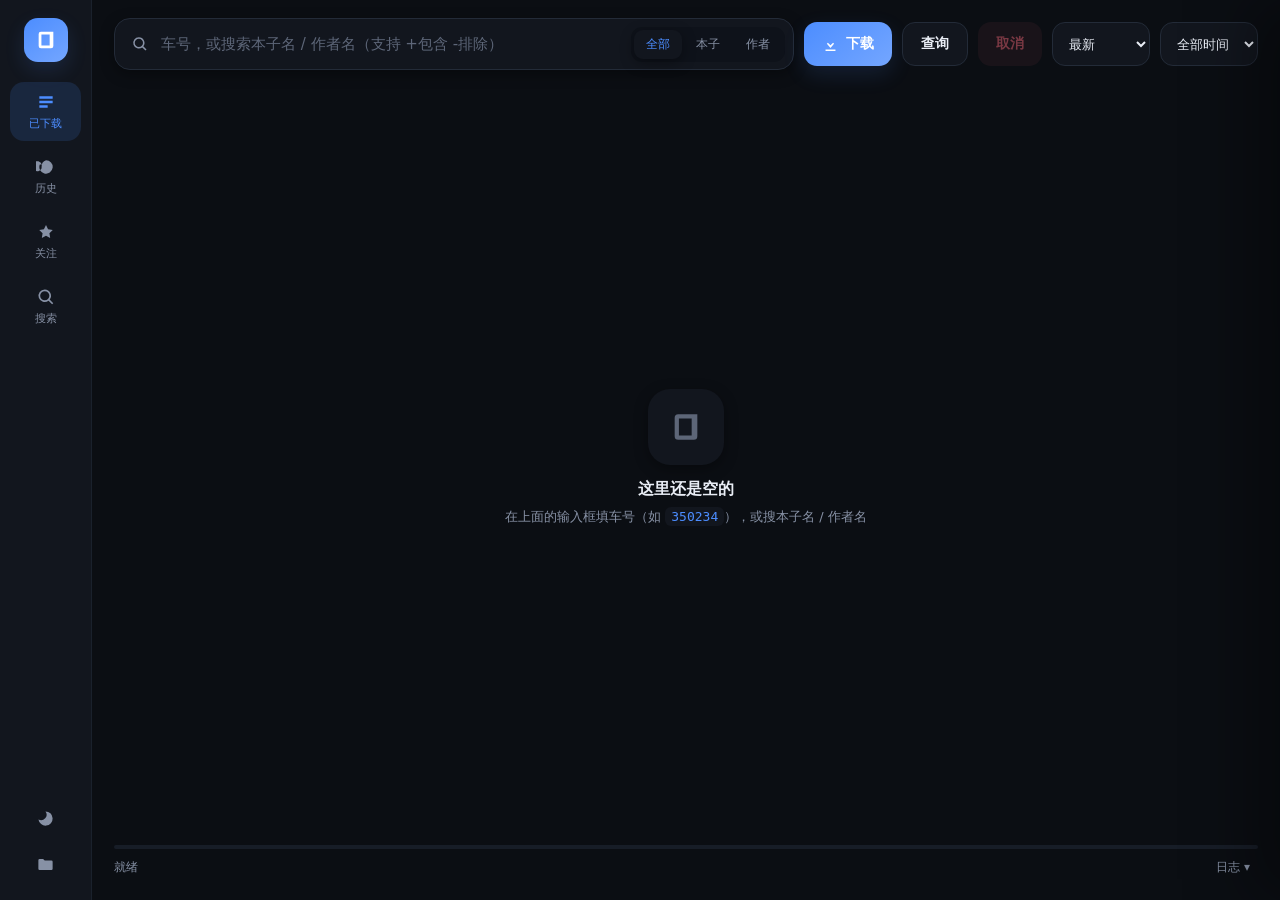
==== webui/index.html @ a9462d19 "feat: 初始提交 —— WebView2 界面漫画下载/阅读工具 - webui/: HTML/CSS/JS 界面 + host.py 宿主桥接 - src/jmapp.py: 核心层（下载/搜索" ====
﻿<!DOCTYPE html>
<html lang="zh-CN">
<head>
<meta charset="utf-8">
<title>JMComic</title>
<link rel="stylesheet" href="style.css">
</head>
<body data-theme="dark">

<!-- ───────────── 左侧导航 ───────────── -->
<aside class="sidebar">
  <div class="logo" title="JMComic 工具箱">
    <svg viewBox="0 0 24 24" width="22" height="22"><path d="M4 5.5A2.5 2.5 0 0 1 6.5 3H20v15.5A2.5 2.5 0 0 1 17.5 21H6.5A2.5 2.5 0 0 1 4 18.5v-13Zm3 .5v12h9V6H7Z"/></svg>
  </div>

  <nav class="nav">
    <button class="nav-item is-active" data-view="local" title="已下载">
      <svg viewBox="0 0 24 24"><path d="M4 5h16v3H4V5Zm0 5.5h16v3H4v-3ZM4 16h10v3H4v-3Z"/></svg>
      <span>已下载</span>
    </button>
    <button class="nav-item" data-view="history" title="历史">
      <svg viewBox="0 0 24 24"><path d="M12 4a8 8 0 1 1-7.4 5H7a6 6 0 1 0 .3 2.8L10 14v2.2l-3.6-3.6.4-.3A8 8 0 0 1 12 4Zm-1 4h2v5l3.2 1.9-1 1.7L11 14.2V8Z"/></svg>
      <span>历史</span>
    </button>
    <button class="nav-item" data-view="watch" title="关注（追更）">
      <svg viewBox="0 0 24 24"><path d="M12 3.6l2.5 5.1 5.6.8-4 4 .9 5.6-5-2.7-5 2.7.9-5.6-4-4 5.6-.8L12 3.6Z"/></svg>
      <span>关注</span>
    </button>
    <button class="nav-item" data-view="results" title="搜索结果">
      <svg viewBox="0 0 24 24"><path d="M10.5 3a7.5 7.5 0 0 1 5.9 12.1l4.3 4.3-1.4 1.4-4.3-4.3A7.5 7.5 0 1 1 10.5 3Zm0 2a5.5 5.5 0 1 0 0 11 5.5 5.5 0 0 0 0-11Z"/></svg>
      <span>搜索</span>
    </button>
  </nav>

  <div class="sidebar-foot">
    <button id="themeBtn" class="icon-btn" title="切换主题">
      <svg viewBox="0 0 24 24"><path d="M12 3a9 9 0 1 1-8.9 10.3A7 7 0 0 0 12 3Z"/></svg>
    </button>
    <button id="folderBtn" class="icon-btn" title="打开下载文件夹">
      <svg viewBox="0 0 24 24"><path d="M3 6.5A1.5 1.5 0 0 1 4.5 5H9l2 2h8.5A1.5 1.5 0 0 1 21 8.5v9A1.5 1.5 0 0 1 19.5 19h-15A1.5 1.5 0 0 1 3 17.5v-11Z"/></svg>
    </button>
  </div>
</aside>

<!-- ───────────── 主区域 ───────────── -->
<main class="main">
  <header class="topbar">
    <div class="searchbar">
      <svg class="search-icon" viewBox="0 0 24 24"><path d="M10.5 3a7.5 7.5 0 0 1 5.9 12.1l4.3 4.3-1.4 1.4-4.3-4.3A7.5 7.5 0 1 1 10.5 3Zm0 2a5.5 5.5 0 1 0 0 11 5.5 5.5 0 0 0 0-11Z"/></svg>
      <input id="q" type="text" placeholder="车号，或搜索本子名 / 作者名（支持 +包含 -排除）" autocomplete="off" spellcheck="false">
      <div class="seg" id="kindSeg">
        <button class="seg-btn is-active" data-kind="all">全部</button>
        <button class="seg-btn" data-kind="work">本子</button>
        <button class="seg-btn" data-kind="author">作者</button>
      </div>
    </div>
    <button id="downloadBtn" class="btn btn-primary">
      <svg viewBox="0 0 24 24"><path d="M12 3v10.2l3.6-3.6 1.4 1.4L12 17 6.9 11l1.4-1.4L12 13.2V3h0ZM5 19h14v2H5v-2Z"/></svg>
      下载
    </button>
    <button id="queryBtn" class="btn btn-ghost">查询</button>
    <button id="cancelBtn" class="btn btn-danger" disabled>取消</button>
    <select id="sortSel" class="top-select" style="display:none" title="排序">
      <option value="recent">最近下载</option>
      <option value="name">按名称</option>
      <option value="pages">按页数</option>
      <option value="chapters">按话数</option>
      <option value="author">按作者</option>
      <option value="unread">未读优先</option>
    </select>
    <button id="watchCheck" class="btn btn-ghost" style="display:none">检查更新</button>
    <select id="orderSel" class="top-select" title="排序方式">
      <option value="mr">最新</option>
      <option value="mv">最多观看</option>
      <option value="tf">最多点赞</option>
      <option value="mp">最多图片</option>
      <option value="tr">最高评分</option>
      <option value="md">最多评论</option>
    </select>
    <select id="timeSel" class="top-select" title="时间范围">
      <option value="a">全部时间</option>
      <option value="t">今天</option>
      <option value="w">本周</option>
      <option value="m">本月</option>
    </select>
  </header>

  <div id="queueBar" class="queue-bar" style="display:none"></div>

  <!-- 内容：封面网格 / 详情 -->
  <section class="content">
    <div id="grid" class="grid"></div>

    <div id="empty" class="empty">
      <div class="empty-art">
        <svg viewBox="0 0 24 24"><path d="M4 5.5A2.5 2.5 0 0 1 6.5 3H20v15.5A2.5 2.5 0 0 1 17.5 21H6.5A2.5 2.5 0 0 1 4 18.5v-13Zm3 .5v12h9V6H7Z"/></svg>
      </div>
      <p class="empty-title">这里还是空的</p>
      <p class="empty-sub">在上面的输入框填车号（如 <code>350234</code>），或搜本子名 / 作者名</p>
    </div>
  </section>

  <!-- 详情抽屉 -->
  <div id="sheetMask" class="sheet-mask"></div>
  <aside id="sheet" class="sheet">
    <button id="sheetClose" class="sheet-close" title="关闭">✕</button>
    <div class="sheet-cover"><img id="sheetImg" alt=""></div>
    <div class="sheet-info">
      <h2 id="sheetTitle">—</h2>
      <div id="sheetChips" class="chips"></div>
      <div id="sheetTags" class="sheet-tags"></div>
      <div class="sheet-actions">
        <button id="actRead" class="btn btn-primary">▶ 阅读</button>
        <button id="actFolder" class="btn btn-ghost">文件夹</button>
        <button id="actPdf" class="btn btn-ghost">导出 PDF</button>
        <button id="actZip" class="btn btn-ghost">导出 ZIP</button>
        <button id="actDel" class="btn btn-danger">删除</button>
        <button id="actWatch" class="btn btn-ghost">关注</button>
        <button id="actUpdate" class="btn btn-ghost">下载 / 更新</button>
      </div>
    </div>
  </aside>

  <!-- 底部状态 / 日志 -->
  <footer class="statusbar">
    <div class="progress"><div id="progressFill" class="progress-fill"></div></div>
    <div class="status-row">
      <span id="statusText" class="status-text">就绪</span>
      <span id="pctText" class="pct"></span>
      <button id="logToggle" class="link-btn">日志 ▾</button>
    </div>
    <div id="logPanel" class="log-panel">
      <div id="logList" class="log-list"></div>
    </div>
  </footer>
</main>

<!-- ───────────── 阅读器（同窗口内联，不弹新窗口） ───────────── -->
<section id="reader" class="reader">
  <header class="reader-bar">
    <button id="rdBack" class="rd-btn rd-back" title="返回（Esc）">← 返回</button>
    <span id="rdTitle" class="rd-title"></span>
    <div class="rd-tools">
      <select id="rdChapter" class="rd-select" title="切换章节"></select>
      <button id="rdMode" class="rd-btn" title="单页 / 滚动">单页</button>
      <button id="rdZoomOut" class="rd-btn" title="缩小（Ctrl+滚轮）">−</button>
      <span id="rdZoomTxt" class="rd-zoom">100%</span>
      <button id="rdZoomIn" class="rd-btn" title="放大（Ctrl+滚轮）">＋</button>
      <select id="rdFitMode" class="rd-select" title="适应方式"><option value="contain">适应</option><option value="width">宽度</option><option value="height">高度</option></select>
      <button id="rdZoomFit" class="rd-btn" title="适应窗口（0）">适应</button>
      <button id="rdTheme" class="rd-btn rd-theme" title="切换主题">主题</button>
    </div>
    <span id="rdPage" class="rd-page">0 / 0</span>
  </header>
  <div id="rdView" class="reader-view">
    <div id="rdCanvas" class="reader-canvas"><img id="rdImg" alt="" draggable="false"><img id="rdImg2" alt="" draggable="false" style="display:none"></div>
  </div>
  <div id="rdScroll" class="reader-scroll"></div>
</section>

<div id="toasts" class="toasts"></div>

<script src="app.js"></script>
</body>
</html>
---- webui/style.css ----
/* ============================================================
   JMComic 桌面端（WebView2）
   设计语言：深色卡片 + 大圆角 + 柔和阴影 + 强调色点缀
   ============================================================ */

/* ---------- 主题变量 ---------- */
:root,
body[data-theme="dark"] {
  --bg: #0b0e13;
  --panel: #12161e;
  --panel-2: #171d27;
  --card: #161b24;
  --field: #0e121a;
  --line: #232b38;
  --line-soft: #1a212c;
  --text: #e9edf5;
  --muted: #8791a5;
  --dim: #5d6678;
  --accent: #4c8dff;
  --accent-2: #74a6ff;
  --accent-soft: rgba(76, 141, 255, .14);
  --green: #35c46a;
  --red: #ff6b7d;
  --red-soft: rgba(255, 107, 125, .13);
  --shadow: 0 12px 34px rgba(0, 0, 0, .5);
  --shadow-sm: 0 4px 14px rgba(0, 0, 0, .35);
  --cover-bg: #0e121a;
}

body[data-theme="light"] {
  --bg: #eef1f6;
  --panel: #ffffff;
  --panel-2: #f6f8fb;
  --card: #ffffff;
  --field: #ffffff;
  --line: #e2e7f0;
  --line-soft: #edf0f6;
  --text: #131a26;
  --muted: #5f6a7d;
  --dim: #98a1b0;
  --accent: #2f6fed;
  --accent-2: #5d92f5;
  --accent-soft: rgba(47, 111, 237, .1);
  --green: #12a06a;
  --red: #dc3a52;
  --red-soft: rgba(220, 58, 82, .08);
  --shadow: 0 14px 34px rgba(23, 38, 63, .14);
  --shadow-sm: 0 4px 14px rgba(23, 38, 63, .1);
  --cover-bg: #eef1f6;
}

body[data-theme="neon"] {
  --bg: #07050f;
  --panel: #100b1e;
  --panel-2: #151029;
  --card: #150e28;
  --field: #0b0818;
  --line: #2f2352;
  --line-soft: #221838;
  --text: #ece7ff;
  --muted: #9a8dc4;
  --dim: #6b5f92;
  --accent: #b06bff;
  --accent-2: #d29bff;
  --accent-soft: rgba(176, 107, 255, .16);
  --green: #2ff0c0;
  --red: #ff5c9d;
  --red-soft: rgba(255, 92, 157, .14);
  --shadow: 0 14px 38px rgba(40, 0, 80, .55);
  --shadow-sm: 0 4px 16px rgba(40, 0, 80, .45);
  --cover-bg: #0b0818;
}

body[data-theme="sakura"] {
  --bg: #fbf3f5;
  --panel: #fffafb;
  --panel-2: #fdf0f4;
  --card: #fffafb;
  --field: #fffdfd;
  --line: #f2d8e0;
  --line-soft: #f8e7ec;
  --text: #3a2830;
  --muted: #96707f;
  --dim: #bf9aa9;
  --accent: #e84f7a;
  --accent-2: #f27c9d;
  --accent-soft: rgba(232, 79, 122, .1);
  --green: #2fa46e;
  --red: #d9425c;
  --red-soft: rgba(217, 66, 92, .09);
  --shadow: 0 14px 34px rgba(180, 90, 115, .16);
  --shadow-sm: 0 4px 14px rgba(180, 90, 115, .12);
  --cover-bg: #fdf0f4;
}

/* 跟随系统：浅色系统时切到 light 变量组 */
@media (prefers-color-scheme: light) {
  body[data-theme="follow"] {
    --bg: #eef1f6;
    --panel: #ffffff;
    --panel-2: #f6f8fb;
    --card: #ffffff;
    --field: #ffffff;
    --line: #e2e7f0;
    --line-soft: #edf0f6;
    --text: #131a26;
    --muted: #5f6a7d;
    --dim: #98a1b0;
    --accent: #2f6fed;
    --accent-2: #5d92f5;
    --accent-soft: rgba(47, 111, 237, .1);
    --green: #12a06a;
    --red: #dc3a52;
    --red-soft: rgba(220, 58, 82, .08);
    --shadow: 0 14px 34px rgba(23, 38, 63, .14);
    --shadow-sm: 0 4px 14px rgba(23, 38, 63, .1);
    --cover-bg: #eef1f6;
  }
}
@media (prefers-color-scheme: dark) {
  body[data-theme="follow"] {
    --bg: #0b0e13;
    --panel: #12161e;
    --panel-2: #171d27;
    --card: #161b24;
    --field: #0e121a;
    --line: #232b38;
    --line-soft: #1a212c;
    --text: #e9edf5;
    --muted: #8791a5;
    --dim: #5d6678;
    --accent: #4c8dff;
    --accent-2: #74a6ff;
    --accent-soft: rgba(76, 141, 255, .14);
    --green: #35c46a;
    --red: #ff6b7d;
    --red-soft: rgba(255, 107, 125, .13);
    --shadow: 0 12px 34px rgba(0, 0, 0, .5);
    --shadow-sm: 0 4px 14px rgba(0, 0, 0, .35);
    --cover-bg: #0e121a;
  }
}

/* ---------- 基础 ---------- */
* { box-sizing: border-box; }
html, body { height: 100%; margin: 0; }
body {
  display: grid;
  grid-template-columns: 92px 1fr;
  background: var(--bg);
  color: var(--text);
  font-family: "Segoe UI Variable Display", "Microsoft YaHei UI", "Segoe UI", system-ui, sans-serif;
  font-size: 14px;
  overflow: hidden;
  transition: background .28s ease, color .28s ease;
  -webkit-font-smoothing: antialiased;
}
svg { fill: currentColor; }
button { font-family: inherit; }
::-webkit-scrollbar { width: 10px; height: 10px; }
::-webkit-scrollbar-thumb {
  background: var(--line); border-radius: 8px; border: 2px solid transparent;
  background-clip: content-box;
}
::-webkit-scrollbar-thumb:hover { background: var(--dim); background-clip: content-box; }
::-webkit-scrollbar-track { background: transparent; }

/* ---------- 侧边栏 ---------- */
.sidebar {
  display: flex; flex-direction: column; align-items: center;
  gap: 8px; padding: 18px 10px 16px;
  background: var(--panel);
  border-right: 1px solid var(--line-soft);
  transition: background .28s ease, border-color .28s ease;
}
.logo {
  width: 44px; height: 44px; border-radius: 14px;
  display: grid; place-items: center;
  background: linear-gradient(145deg, var(--accent), var(--accent-2));
  color: #fff; box-shadow: 0 8px 20px var(--accent-soft);
  margin-bottom: 12px;
}
.nav { display: flex; flex-direction: column; gap: 6px; width: 100%; }
.nav-item {
  display: flex; flex-direction: column; align-items: center; gap: 4px;
  padding: 10px 4px; border: 0; border-radius: 14px;
  background: transparent; color: var(--muted);
  font-size: 11px; cursor: pointer;
  transition: background .18s, color .18s, transform .18s;
}
.nav-item svg { width: 20px; height: 20px; }
.nav-item:hover { background: var(--panel-2); color: var(--text); transform: translateY(-1px); }
.nav-item.is-active { background: var(--accent-soft); color: var(--accent); }
.sidebar-foot { margin-top: auto; display: flex; flex-direction: column; gap: 6px; }
.icon-btn {
  width: 40px; height: 40px; border: 0; border-radius: 12px;
  display: grid; place-items: center;
  background: transparent; color: var(--muted); cursor: pointer;
  transition: background .18s, color .18s, transform .18s;
}
.icon-btn svg { width: 19px; height: 19px; }
.icon-btn:hover { background: var(--panel-2); color: var(--accent); transform: translateY(-1px); }

/* ---------- 主区 ---------- */
.main {
  display: grid; grid-template-rows: auto 1fr auto;
  gap: 14px; padding: 18px 22px 14px; min-width: 0; min-height: 0;
}

/* 顶部搜索 */
.topbar { display: flex; align-items: center; gap: 10px; }
.searchbar {
  flex: 1; display: flex; align-items: center; gap: 10px;
  height: 52px; padding: 0 8px 0 16px;
  background: var(--panel); border: 1px solid var(--line);
  border-radius: 16px; box-shadow: var(--shadow-sm);
  transition: border-color .2s, box-shadow .2s, background .28s;
}
.searchbar:focus-within {
  border-color: var(--accent);
  box-shadow: 0 0 0 4px var(--accent-soft), var(--shadow-sm);
}
.search-icon { width: 18px; height: 18px; color: var(--muted); flex: none; }
#q {
  flex: 1; min-width: 0; border: 0; outline: 0; background: transparent;
  color: var(--text); font-size: 15px; font-family: inherit;
}
#q::placeholder { color: var(--dim); }
.seg {
  display: flex; gap: 2px; padding: 3px;
  background: var(--field); border-radius: 11px; flex: none;
}
.seg-btn {
  border: 0; background: transparent; color: var(--muted);
  font-size: 12px; padding: 6px 12px; border-radius: 9px; cursor: pointer;
  transition: background .18s, color .18s;
}
.seg-btn:hover { color: var(--text); }
.seg-btn.is-active { background: var(--panel); color: var(--accent); box-shadow: var(--shadow-sm); }

/* 按钮 */
.btn {
  display: inline-flex; align-items: center; gap: 7px;
  height: 44px; padding: 0 18px; border: 0; border-radius: 13px;
  font-size: 14px; font-weight: 600; cursor: pointer;
  transition: transform .16s, background .18s, box-shadow .18s, opacity .18s;
}
.btn svg { width: 17px; height: 17px; }
.btn:active { transform: scale(.97); }
.btn:disabled { opacity: .45; cursor: default; }
.btn-primary {
  background: linear-gradient(140deg, var(--accent), var(--accent-2));
  color: #fff; box-shadow: 0 8px 22px var(--accent-soft);
}
.btn-primary:hover:not(:disabled) { transform: translateY(-1px); box-shadow: 0 12px 26px var(--accent-soft); }
.btn-ghost { background: var(--panel); color: var(--text); border: 1px solid var(--line); }
.btn-ghost:hover:not(:disabled) { background: var(--panel-2); border-color: var(--dim); }
.btn-danger { background: var(--red-soft); color: var(--red); }
.btn-danger:hover:not(:disabled) { background: var(--red); color: #fff; }

/* ---------- 内容区 ---------- */
.content { position: relative; min-height: 0; overflow-y: auto; padding: 2px 2px 12px; }
.grid {
  display: grid; gap: 18px;
  grid-template-columns: repeat(auto-fill, minmax(152px, 1fr));
}
.card {
  position: relative; border: 0; padding: 0; text-align: left;
  background: transparent; color: inherit; cursor: pointer;
  animation: cardIn .34s cubic-bezier(.2, .7, .2, 1) both;
}
@keyframes cardIn { from { opacity: 0; transform: translateY(10px); } to { opacity: 1; transform: none; } }
.card .cover {
  position: relative; aspect-ratio: 3 / 4; overflow: hidden;
  border-radius: 16px; background: var(--cover-bg);
  box-shadow: var(--shadow-sm);
  transition: transform .22s cubic-bezier(.2, .7, .2, 1), box-shadow .22s;
}
.card .cover img { width: 100%; height: 100%; object-fit: cover; display: block; }
.card .cover::after {
  content: ""; position: absolute; inset: 0;
  background: linear-gradient(180deg, transparent 55%, rgba(0, 0, 0, .55));
  opacity: 0; transition: opacity .22s;
}
.card:hover .cover { transform: translateY(-4px) scale(1.015); box-shadow: var(--shadow); }
.card:hover .cover::after { opacity: 1; }
.card .badge {
  position: absolute; top: 8px; left: 8px; z-index: 2;
  padding: 3px 8px; border-radius: 8px;
  background: rgba(0, 0, 0, .55); color: #fff;
  font-size: 11px; backdrop-filter: blur(6px);
}
.card .title {
  margin: 9px 2px 0; font-size: 13px; font-weight: 600; line-height: 1.35;
  display: -webkit-box; -webkit-line-clamp: 2; -webkit-box-orient: vertical; overflow: hidden;
}
.card .meta { margin: 4px 2px 0; font-size: 11.5px; color: var(--muted); }

/* 空状态 */
.empty { position: absolute; inset: 0; display: grid; place-content: center; justify-items: center; gap: 8px; text-align: center; }
.empty-art {
  width: 76px; height: 76px; border-radius: 22px; display: grid; place-items: center;
  background: var(--panel); color: var(--dim); margin-bottom: 6px; box-shadow: var(--shadow-sm);
}
.empty-art svg { width: 34px; height: 34px; }
.empty-title { margin: 0; font-size: 16px; font-weight: 600; }
.empty-sub { margin: 0; color: var(--muted); font-size: 13px; }
.empty code { background: var(--panel); padding: 2px 6px; border-radius: 6px; color: var(--accent); }

/* ---------- 详情抽屉 ---------- */
.sheet-mask {
  position: fixed; inset: 0; background: rgba(4, 6, 10, .55);
  opacity: 0; pointer-events: none; transition: opacity .26s; z-index: 40;
  backdrop-filter: blur(2px);
}
.sheet-mask.on { opacity: 1; pointer-events: auto; }
.sheet {
  position: fixed; z-index: 41; right: 0; top: 0; bottom: 0;
  width: min(720px, 68vw); display: flex; gap: 20px; padding: 30px 26px;
  background: var(--panel); border-left: 1px solid var(--line);
  box-shadow: -30px 0 60px rgba(0, 0, 0, .35);
  transform: translateX(100%);
  transition: transform .32s cubic-bezier(.2, .7, .2, 1);
}
.sheet.on { transform: none; }
.sheet-close {
  position: absolute; top: 14px; right: 16px;
  width: 34px; height: 34px; border: 0; border-radius: 11px;
  background: var(--panel-2); color: var(--muted); font-size: 14px; cursor: pointer;
  transition: background .18s, color .18s;
}
.sheet-close:hover { background: var(--red-soft); color: var(--red); }
.sheet-cover {
  flex: none; width: 220px; align-self: flex-start;
  aspect-ratio: 3 / 4; border-radius: 18px; overflow: hidden;
  background: var(--cover-bg); box-shadow: var(--shadow);
}
.sheet-cover img { width: 100%; height: 100%; object-fit: cover; display: block; }
.sheet-info { flex: 1; min-width: 0; padding-top: 6px; }
.sheet-info h2 { margin: 0 0 12px; font-size: 22px; line-height: 1.35; font-weight: 700; padding-right: 40px; }
.chips { display: flex; flex-wrap: wrap; gap: 8px; }
.chip {
  padding: 5px 11px; border-radius: 10px; font-size: 12px;
  background: var(--panel-2); color: var(--muted);
}
.chip.accent { background: var(--accent-soft); color: var(--accent); }
.sheet-tags { margin-top: 12px; color: var(--muted); font-size: 13px; line-height: 1.6; }
.sheet-actions { display: flex; flex-wrap: wrap; gap: 9px; margin-top: 22px; }
.sheet-actions .btn { height: 40px; padding: 0 15px; font-size: 13px; }

/* ---------- 底部状态 ---------- */
.statusbar { display: flex; flex-direction: column; gap: 7px; }
.progress { height: 4px; border-radius: 4px; background: var(--panel-2); overflow: hidden; }
.progress-fill {
  height: 100%; width: 0%;
  background: linear-gradient(90deg, var(--accent), var(--accent-2));
  border-radius: 4px;
  transition: width .28s cubic-bezier(.2, .7, .2, 1);
}
.status-row { display: flex; align-items: center; gap: 12px; font-size: 12px; color: var(--muted); }
.status-text { flex: 1; overflow: hidden; text-overflow: ellipsis; white-space: nowrap; }
.pct { color: var(--accent); font-weight: 600; }
.link-btn {
  border: 0; background: transparent; color: var(--muted);
  font-size: 12px; cursor: pointer; padding: 3px 8px; border-radius: 8px;
  transition: background .18s, color .18s;
}
.link-btn:hover { background: var(--panel-2); color: var(--text); }
.log-panel {
  max-height: 0; overflow: hidden; border-radius: 14px;
  transition: max-height .3s cubic-bezier(.2, .7, .2, 1), margin .3s;
}
.log-panel.on { max-height: 190px; }
.log-list {
  max-height: 190px; overflow-y: auto; padding: 12px 14px;
  background: var(--field); border: 1px solid var(--line-soft);
  border-radius: 14px; font-family: "Cascadia Mono", Consolas, monospace;
  font-size: 12px; line-height: 1.65; color: var(--muted);
}
.log-list .t { color: var(--dim); margin-right: 8px; }
.log-list .ok { color: var(--green); }
.log-list .err { color: var(--red); }
.log-list .warn { color: #e8c05a; }

/* ---------- Toast ---------- */
.toasts { position: fixed; right: 22px; bottom: 22px; z-index: 60; display: flex; flex-direction: column; gap: 10px; align-items: flex-end; }
.toast {
  padding: 12px 16px; border-radius: 14px; font-size: 13px;
  background: var(--panel); color: var(--text);
  border: 1px solid var(--line); box-shadow: var(--shadow);
  animation: toastIn .3s cubic-bezier(.2, .7, .2, 1);
}
.toast.ok { border-color: var(--accent); }
.toast.err { border-color: var(--red); }
.toast.out { animation: toastOut .28s ease forwards; }
@keyframes toastIn { from { opacity: 0; transform: translateY(14px) scale(.98); } to { opacity: 1; transform: none; } }
@keyframes toastOut { to { opacity: 0; transform: translateY(10px) scale(.98); } }

/* 加载中的骨架 */
.skeleton { border-radius: 16px; background: linear-gradient(100deg, var(--panel) 30%, var(--panel-2) 50%, var(--panel) 70%); background-size: 200% 100%; animation: shimmer 1.2s infinite; }
@keyframes shimmer { to { background-position: -200% 0; } }

/* ============================================================
   阅读器
   ============================================================ */
.reader {
  position: fixed; inset: 0; z-index: 80;
  display: grid; grid-template-rows: auto 1fr;
  background: #07090d;
  opacity: 0; pointer-events: none;
  transition: opacity .24s ease;
}
.reader.on { opacity: 1; pointer-events: auto; }
.reader-bar {
  display: flex; align-items: center; gap: 14px;
  padding: 12px 18px; background: rgba(10, 12, 17, .92);
  border-bottom: 1px solid rgba(255, 255, 255, .07);
  backdrop-filter: blur(10px);
}
.rd-close {
  width: 34px; height: 34px; border: 0; border-radius: 11px;
  background: rgba(255, 255, 255, .06); color: #cfd6e4; cursor: pointer;
  transition: background .18s, color .18s;
}
.rd-close:hover { background: rgba(255, 107, 125, .18); color: #ff8fa0; }
.rd-title { flex: 1; min-width: 0; color: #e9edf5; font-size: 14px; font-weight: 600;
  overflow: hidden; text-overflow: ellipsis; white-space: nowrap; }
.rd-tools { display: flex; align-items: center; gap: 6px; }
.rd-btn {
  height: 30px; padding: 0 11px; border: 0; border-radius: 9px;
  background: rgba(255, 255, 255, .06); color: #cfd6e4;
  font-size: 12px; cursor: pointer; transition: background .16s, color .16s;
}
.rd-btn:hover { background: rgba(255, 255, 255, .13); color: #fff; }
.rd-btn.is-active { background: rgba(76, 141, 255, .25); color: #9dc0ff; }
.rd-zoom { min-width: 44px; text-align: center; color: #8b94a7; font-size: 12px; }
.rd-select {
  height: 30px; border: 0; border-radius: 9px; padding: 0 8px;
  background: rgba(255, 255, 255, .06); color: #cfd6e4; font-size: 12px;
  max-width: 220px; cursor: pointer;
}
.rd-page { color: #8b94a7; font-size: 12px; font-variant-numeric: tabular-nums; min-width: 74px; text-align: right; }

.reader-stage {
  display: grid; place-items: center; overflow: hidden;
  cursor: grab; padding: 10px;
}
.reader-stage.dragging { cursor: grabbing; }
.reader-stage img {
  max-width: 100%; max-height: 100%;
  transform-origin: center center;
  transition: transform .12s linear;
  user-select: none; -webkit-user-drag: none;
  opacity: 1;
}
.reader-stage img.fade { animation: pageFade .18s ease; }
@keyframes pageFade { from { opacity: .25; } to { opacity: 1; } }

.reader-scroll {
  display: none; overflow-y: auto; padding: 0 0 24px;
  scroll-behavior: smooth;
}
.reader-scroll.on { display: block; }
.reader-scroll img { display: block; width: 100%; max-width: 1100px; margin: 0 auto; }
.reader.scrollmode .reader-stage { display: none; }

/* ============================================================
   阅读器 2：同窗口内联视图（不再是全屏浮层）
   图片用显式像素尺寸 = 自然尺寸 × 适应比例 × 缩放；滚动容器负责平移
   ============================================================ */
.content.reading .grid,
.content.reading .empty { display: none !important; }
.reader {
  position: absolute; inset: 0; z-index: 5;
  display: none; flex-direction: column;
  background: var(--bg); border-radius: 14px; overflow: hidden;
}
.reader.on { display: flex; }
.reader-bar {
  display: flex; align-items: center; gap: 12px;
  padding: 10px 12px; background: var(--panel);
  border-bottom: 1px solid var(--line-soft); border-radius: 14px 14px 0 0;
}
.rd-back { font-weight: 600; }
.reader-view {
  flex: 1; min-height: 0; overflow: auto;
  display: flex; background: var(--field);
  scrollbar-gutter: stable;
}
.reader-canvas {
  margin: auto; display: flex; align-items: flex-start; justify-content: center;
  min-width: 100%; min-height: 100%; padding: 8px;
}
.reader-canvas img {
  display: block; max-width: none; max-height: none;
  user-select: none; -webkit-user-drag: none;
  border-radius: 6px; box-shadow: var(--shadow-sm);
}
.reader-canvas img.zoomed { cursor: grab; }
.reader-canvas img.dragging { cursor: grabbing; }
.reader-scroll { display: none; flex: 1; min-height: 0; overflow-y: auto; padding: 8px 0 24px; }
.reader-scroll.on { display: block; }
.reader-scroll img { display: block; width: 100%; max-width: 1000px; margin: 0 auto 6px; border-radius: 6px; }
.reader.scrollmode .reader-view { display: none; }

/* 阅读器配色跟随主题（浅色主题下不能再用浅灰字） */
.reader-bar { background: var(--panel); border-bottom: 1px solid var(--line-soft); }
.rd-title { color: var(--text); }
.rd-btn { background: var(--panel-2); color: var(--text); }
.rd-btn:hover { background: var(--accent-soft); color: var(--accent); }
.rd-back { background: var(--accent-soft); color: var(--accent); font-weight: 700; }
.rd-zoom, .rd-page { color: var(--muted); }
.rd-select { background: var(--panel-2); color: var(--text); border: 1px solid var(--line); }

/* 滚动模式：每页完整放进视口（不再按宽度铺满导致看不全） */
.reader-scroll { padding: 10px 0 16px; }
.reader-scroll img {
  display: block; width: auto; height: auto;
  max-width: calc(100% - 24px);
  max-height: calc(100vh - 132px);
  margin: 0 auto 10px;
  box-shadow: var(--shadow-sm);
}
/* 阅读器里也能切主题 */
.rd-theme { background: var(--accent-soft); color: var(--accent); }

/* 滚动模式也支持缩放：图片尺寸 = 适应视口 × --rz */
.reader-scroll { --rz: 1; overflow: auto; }
.reader-scroll img {
  max-width: calc((100% - 24px) * var(--rz));
  max-height: calc((100vh - 132px) * var(--rz));
}


/* ---------- 追更 / 库管理 ---------- */
.badge.prog { left: auto; right: 8px; background: rgba(76, 141, 255, .78); }
.top-select {
  height: 44px; padding: 0 12px; border-radius: 13px;
  background: var(--panel); color: var(--text);
  border: 1px solid var(--line); font-size: 13px; cursor: pointer;
}
.nav-item[data-view="watch"] .badge-dot {
  position: absolute; width: 7px; height: 7px; border-radius: 50%;
  background: var(--red); transform: translate(14px, -12px);
}


/* 双页模式：两张图并排 */
.reader-canvas.double { gap: 8px; }
.reader-canvas.double img { flex: none; }


/* ---------- 下载队列条 ---------- */
.queue-bar {
  display: flex; flex-wrap: wrap; align-items: center; gap: 8px;
  padding: 8px 12px; margin: 0 0 2px;
  background: var(--panel); border: 1px solid var(--line);
  border-radius: 12px; font-size: 12px; color: var(--muted);
}
.queue-bar .q-item {
  padding: 3px 9px; border-radius: 8px; background: var(--panel-2);
  max-width: 260px; overflow: hidden; text-overflow: ellipsis; white-space: nowrap;
}
.queue-bar .q-now { background: var(--accent-soft); color: var(--accent); }


/* 关注有新作品的导航红点 */
.nav-item { position: relative; }
.nav-item .nav-dot {
  position: absolute; top: 8px; right: 14px;
  width: 8px; height: 8px; border-radius: 50%;
  background: var(--red); box-shadow: 0 0 0 2px var(--panel);
}


/* 搜索卡片上的标签行 */
.card .meta2 {
  margin: 2px 2px 0; font-size: 11px; color: var(--dim);
  display: -webkit-box; -webkit-line-clamp: 2; -webkit-box-orient: vertical;
  overflow: hidden;
}


/* 详情面板：标签胶囊行 / 简介 */
#sheetTags .chip-row { display: flex; flex-wrap: wrap; gap: 8px; }
#sheetTags .desc {
  margin-top: 12px; color: var(--muted); font-size: 13px; line-height: 1.65;
  max-height: 150px; overflow-y: auto; white-space: pre-wrap;
}
#sheetTags .muted { color: var(--dim); font-size: 12px; }
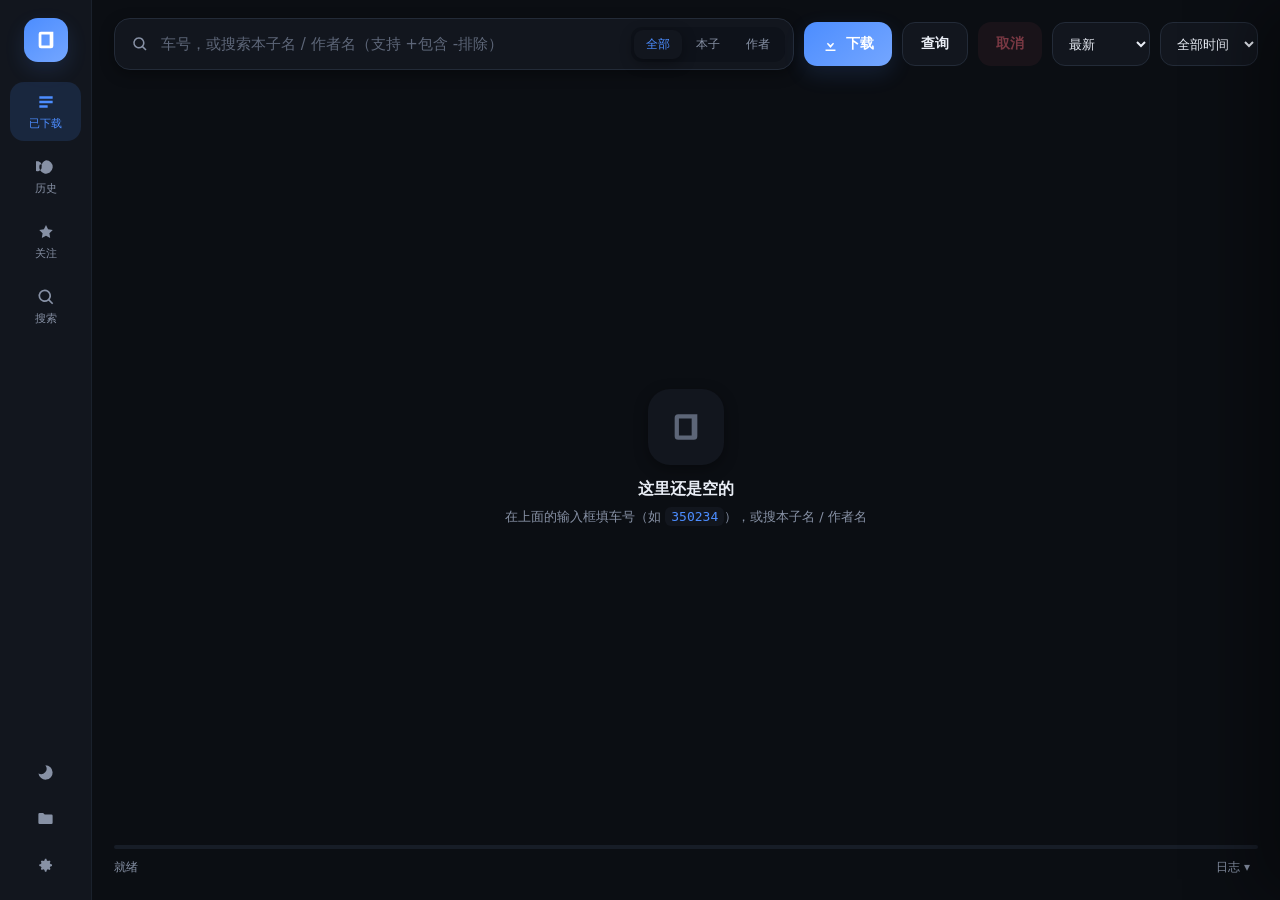
==== commit 81a64a21: "feat: 应用内「网络与登录」设置（代理/域名/账号/Cookie + 测试连接）" ====
--- a/webui/index.html
+++ b/webui/index.html
@@ -1,4 +1,4 @@
-﻿<!DOCTYPE html>
+<!DOCTYPE html>
 <html lang="zh-CN">
 <head>
 <meta charset="utf-8">
@@ -38,6 +38,9 @@
     </button>
     <button id="folderBtn" class="icon-btn" title="打开下载文件夹">
       <svg viewBox="0 0 24 24"><path d="M3 6.5A1.5 1.5 0 0 1 4.5 5H9l2 2h8.5A1.5 1.5 0 0 1 21 8.5v9A1.5 1.5 0 0 1 19.5 19h-15A1.5 1.5 0 0 1 3 17.5v-11Z"/></svg>
+    </button>
+    <button id="netBtn" class="icon-btn" title="网络与登录设置">
+      <svg viewBox="0 0 24 24"><path d="M12 8.6a3.4 3.4 0 1 0 0 6.8 3.4 3.4 0 0 0 0-6.8Zm8.2 4.9.1-1.5-2.1-.6a6.5 6.5 0 0 0-.8-1.4l.9-1.9-1.3-1.3-1.9.9a6.5 6.5 0 0 0-1.4-.8l-.6-2.1h-1.8l-.6 2.1a6.5 6.5 0 0 0-1.4.8l-1.9-.9-1.3 1.3.9 1.9a6.5 6.5 0 0 0-.8 1.4l-2.1.6v1.8l2.1.6c.2.5.5 1 .8 1.4l-.9 1.9 1.3 1.3 1.9-.9c.4.3.9.6 1.4.8l.6 2.1h1.8l.6-2.1c.5-.2 1-.5 1.4-.8l1.9.9 1.3-1.3-.9-1.9c.3-.4.6-.9.8-1.4l2.1-.6Z"/></svg>
     </button>
   </div>
 </aside>
@@ -159,6 +162,34 @@
 </section>
 
 <div id="toasts" class="toasts"></div>
+<div id="netModal" class="modal" aria-hidden="true">
+  <div class="modal-card">
+    <div class="modal-head">
+      <b>网络与登录</b>
+      <button id="netClose" class="icon-btn" title="关闭">✕</button>
+    </div>
+    <div class="modal-body">
+      <label class="fld"><span>代理地址（可选）</span>
+        <input id="netProxy" placeholder="http://127.0.0.1:7890"></label>
+      <label class="fld"><span>站点域名（可选，留空自动）</span>
+        <input id="netDomain" placeholder="例如 www.cdnhjk.net"></label>
+      <div class="fld-row">
+        <label class="fld"><span>用户名</span>
+          <input id="netUser" placeholder="登录账号" autocomplete="off"></label>
+        <label class="fld"><span>密码（留空不修改）</span>
+          <input id="netPass" type="password" placeholder="留空则不改"></label>
+      </div>
+      <label class="fld"><span>Cookie（可整串粘贴，自动解析）</span>
+        <textarea id="netCookie" rows="3" placeholder="AVS=...; yp_uid=..."></textarea></label>
+      <div id="netStatus" class="net-status">未测试</div>
+      <div class="modal-actions">
+        <button id="netTest" class="btn btn-ghost">测试连接</button>
+        <button id="netSave" class="btn primary">保存</button>
+      </div>
+    </div>
+  </div>
+</div>
+
 
 <script src="app.js"></script>
 </body>
--- a/webui/style.css
+++ b/webui/style.css
@@ -588,3 +588,48 @@
   max-height: 150px; overflow-y: auto; white-space: pre-wrap;
 }
 #sheetTags .muted { color: var(--dim); font-size: 12px; }
+
+
+/* 封面占位：首字 + 渐变 */
+.card .cover-ph {
+  position: absolute; inset: 0; display: flex; align-items: center; justify-content: center;
+  font-size: 44px; font-weight: 700; color: rgba(255, 255, 255, .92);
+  background: linear-gradient(140deg, #4C8DFF 0%, #8B5CF6 100%);
+  letter-spacing: 2px; user-select: none;
+}
+
+
+/* ---------- 设置弹窗 ---------- */
+.modal {
+  position: fixed; inset: 0; display: none; align-items: center; justify-content: center;
+  background: rgba(6, 8, 16, .55); backdrop-filter: blur(6px); z-index: 90;
+}
+.modal.on { display: flex; }
+.modal-card {
+  width: min(560px, 92vw); max-height: 86vh; overflow-y: auto;
+  background: var(--panel); border: 1px solid var(--line);
+  border-radius: 18px; box-shadow: var(--shadow);
+  animation: modalIn .22s cubic-bezier(.2, .7, .2, 1);
+}
+@keyframes modalIn { from { opacity: 0; transform: translateY(10px) scale(.98); } }
+.modal-head {
+  display: flex; align-items: center; justify-content: space-between;
+  padding: 16px 18px 10px; border-bottom: 1px solid var(--line); font-size: 15px;
+}
+.modal-body { padding: 14px 18px 18px; display: flex; flex-direction: column; gap: 12px; }
+.fld { display: flex; flex-direction: column; gap: 6px; font-size: 12px; color: var(--muted); }
+.fld input, .fld textarea {
+  width: 100%; padding: 10px 12px; border-radius: 11px; font-size: 13px;
+  background: var(--panel-2); color: var(--text); border: 1px solid var(--line);
+  outline: 0; resize: vertical; font-family: inherit;
+}
+.fld input:focus, .fld textarea:focus { border-color: var(--accent); box-shadow: 0 0 0 3px rgba(76,141,255,.14); }
+.fld-row { display: flex; gap: 10px; }
+.fld-row .fld { flex: 1; }
+.net-status {
+  padding: 9px 12px; border-radius: 10px; font-size: 12px;
+  background: var(--panel-2); color: var(--muted); border: 1px solid var(--line);
+}
+.net-status.ok { color: #48d98b; border-color: rgba(72,217,139,.45); }
+.net-status.err { color: #ff7b8a; border-color: rgba(255,123,138,.45); }
+.modal-actions { display: flex; justify-content: flex-end; gap: 10px; margin-top: 4px; }
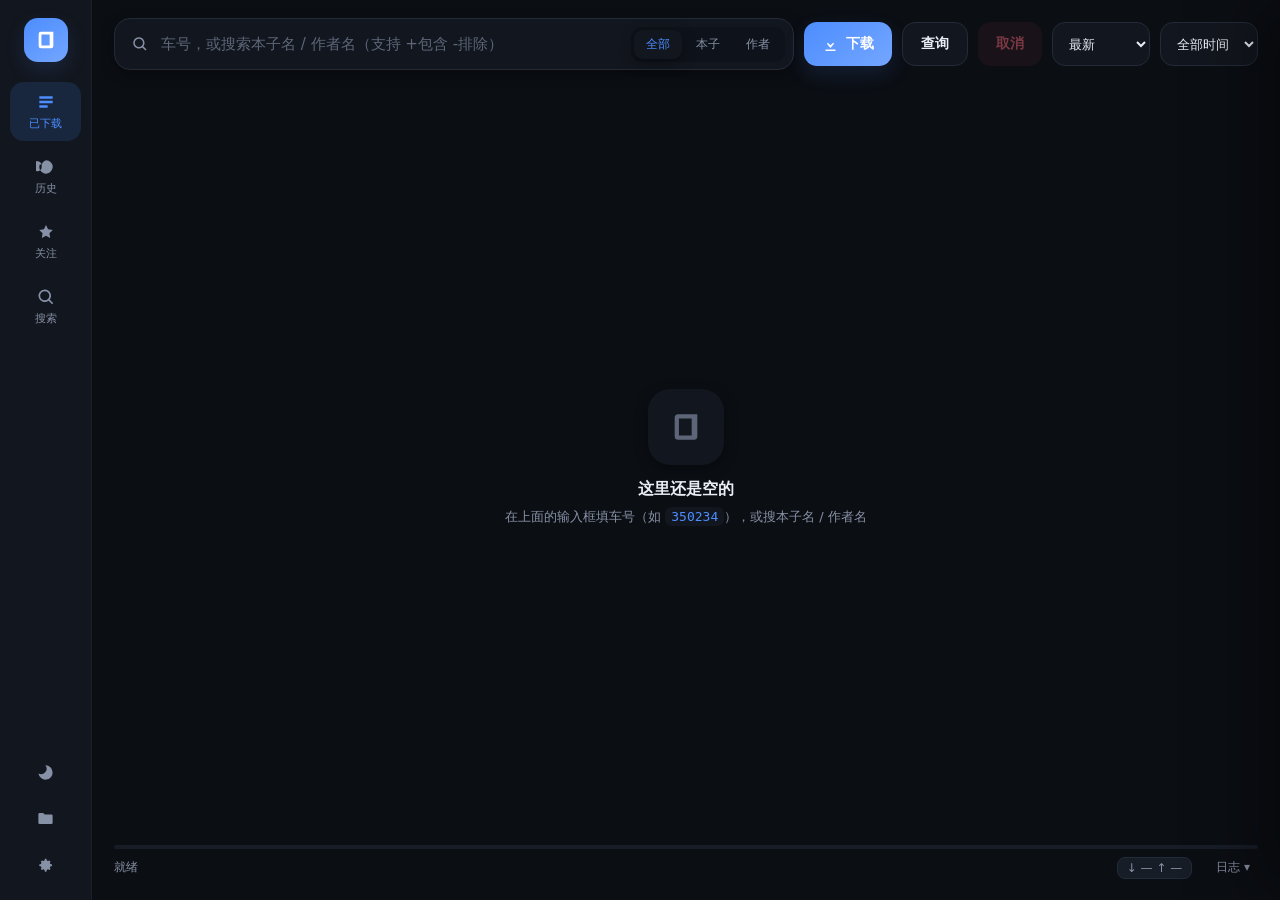
==== commit 5d1bd10c: "feat: 状态栏网络上传/下载速率显示（psutil）" ====
--- a/webui/index.html
+++ b/webui/index.html
@@ -130,7 +130,8 @@
     <div class="status-row">
       <span id="statusText" class="status-text">就绪</span>
       <span id="pctText" class="pct"></span>
-      <button id="logToggle" class="link-btn">日志 ▾</button>
+      <span id="netSpeed" class="net-speed" title="网络速度">↓ — ↑ —</span>
+        <button id="logToggle" class="link-btn">日志 ▾</button>
     </div>
     <div id="logPanel" class="log-panel">
       <div id="logList" class="log-list"></div>
--- a/webui/style.css
+++ b/webui/style.css
@@ -633,3 +633,12 @@
 .net-status.ok { color: #48d98b; border-color: rgba(72,217,139,.45); }
 .net-status.err { color: #ff7b8a; border-color: rgba(255,123,138,.45); }
 .modal-actions { display: flex; justify-content: flex-end; gap: 10px; margin-top: 4px; }
+
+/* 状态栏网速 */
+.net-speed {
+  font-variant-numeric: tabular-nums;
+  font-size: 12px; color: var(--muted);
+  padding: 3px 9px; border-radius: 8px;
+  background: var(--panel-2); border: 1px solid var(--line);
+  margin-right: 4px; white-space: nowrap;
+}
